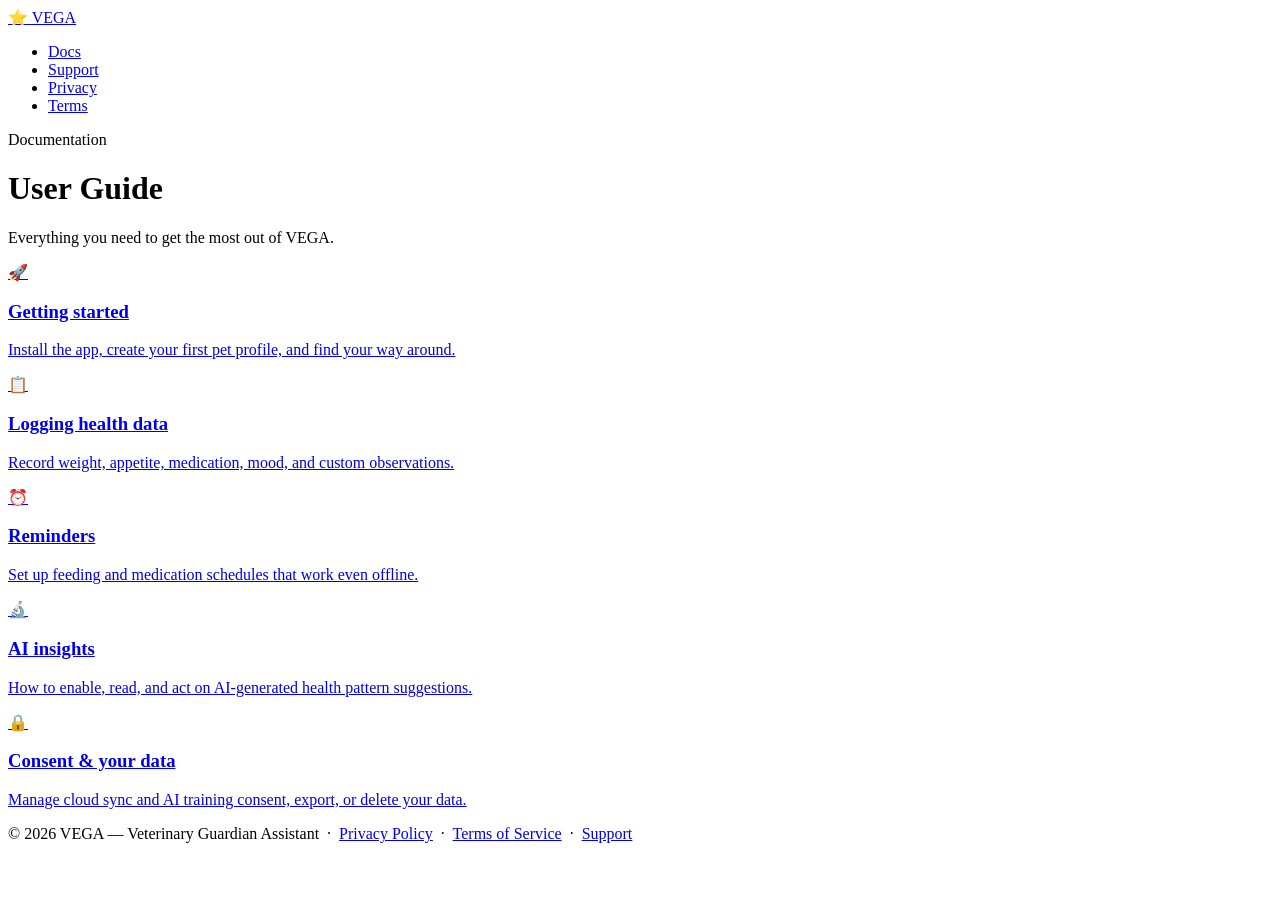
==== mnt/user-data/outputs/vega-site/docs/index.html @ debd0d3e "Stub of pages" ====
<!DOCTYPE html>
<html lang="en">
<head>
  <meta charset="UTF-8" />
  <meta name="viewport" content="width=device-width, initial-scale=1.0" />
  <title>Documentation — VEGA</title>
  <link rel="preconnect" href="https://fonts.googleapis.com" />
  <link href="https://fonts.googleapis.com/css2?family=Inter:wght@400;600;700&display=swap" rel="stylesheet" />
  <link rel="stylesheet" href="../style.css" />
</head>
<body>

<nav>
  <a class="nav-brand" href="../index.html">⭐ VEGA</a>
  <ul>
    <li><a href="getting-started.html">Docs</a></li>
    <li><a href="../support.html">Support</a></li>
    <li><a href="../privacy.html">Privacy</a></li>
    <li><a href="../terms.html">Terms</a></li>
  </ul>
</nav>

<div class="hero">
  <p class="eyebrow">Documentation</p>
  <h1>User Guide</h1>
  <p>Everything you need to get the most out of VEGA.</p>
</div>

<main>
  <div class="card-grid">
    <a href="getting-started.html" class="card">
      <div class="card-icon">🚀</div>
      <h3>Getting started</h3>
      <p>Install the app, create your first pet profile, and find your way around.</p>
    </a>
    <a href="logging-health.html" class="card">
      <div class="card-icon">📋</div>
      <h3>Logging health data</h3>
      <p>Record weight, appetite, medication, mood, and custom observations.</p>
    </a>
    <a href="reminders.html" class="card">
      <div class="card-icon">⏰</div>
      <h3>Reminders</h3>
      <p>Set up feeding and medication schedules that work even offline.</p>
    </a>
    <a href="ai-insights.html" class="card">
      <div class="card-icon">🔬</div>
      <h3>AI insights</h3>
      <p>How to enable, read, and act on AI-generated health pattern suggestions.</p>
    </a>
    <a href="consent-and-data.html" class="card">
      <div class="card-icon">🔒</div>
      <h3>Consent &amp; your data</h3>
      <p>Manage cloud sync and AI training consent, export, or delete your data.</p>
    </a>
  </div>
</main>

<footer>
  <p>© 2026 VEGA — Veterinary Guardian Assistant &nbsp;·&nbsp;
    <a href="../privacy.html">Privacy Policy</a> &nbsp;·&nbsp;
    <a href="../terms.html">Terms of Service</a> &nbsp;·&nbsp;
    <a href="../support.html">Support</a>
  </p>
</footer>

</body>
</html>
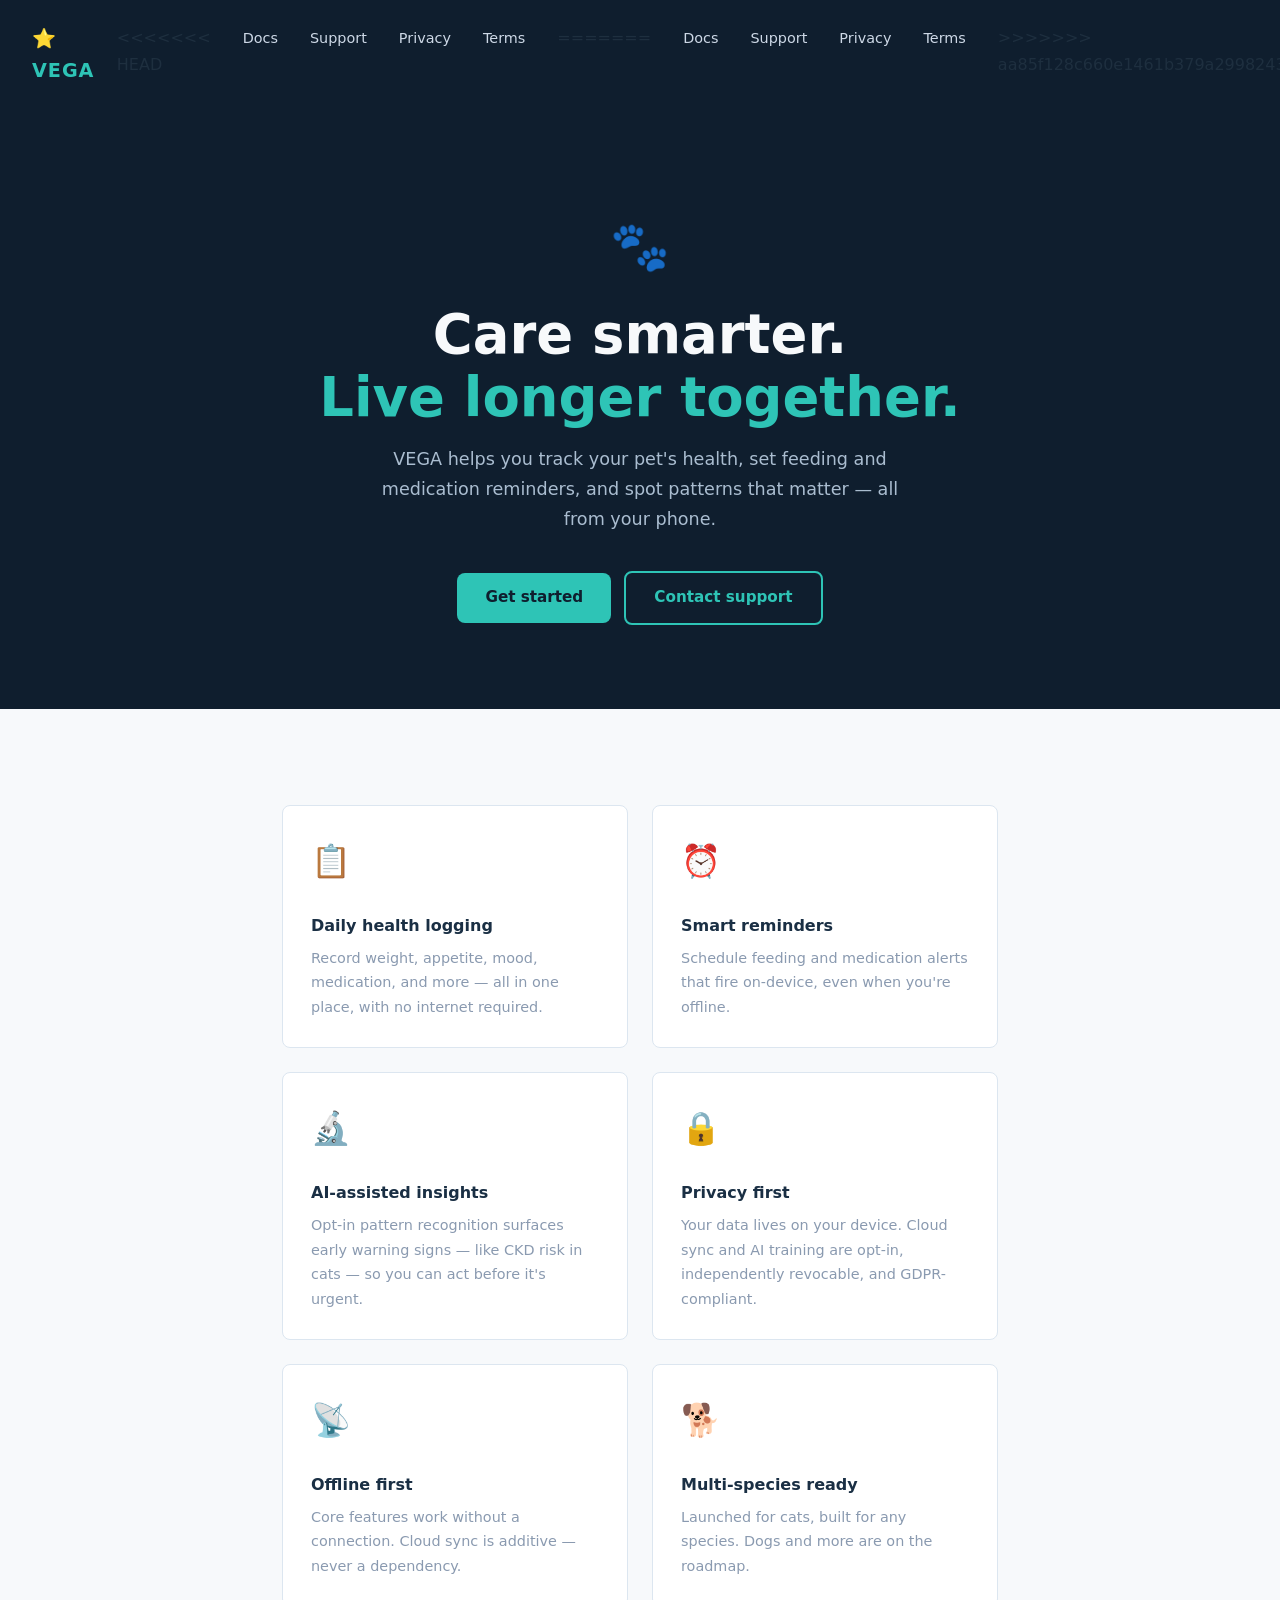
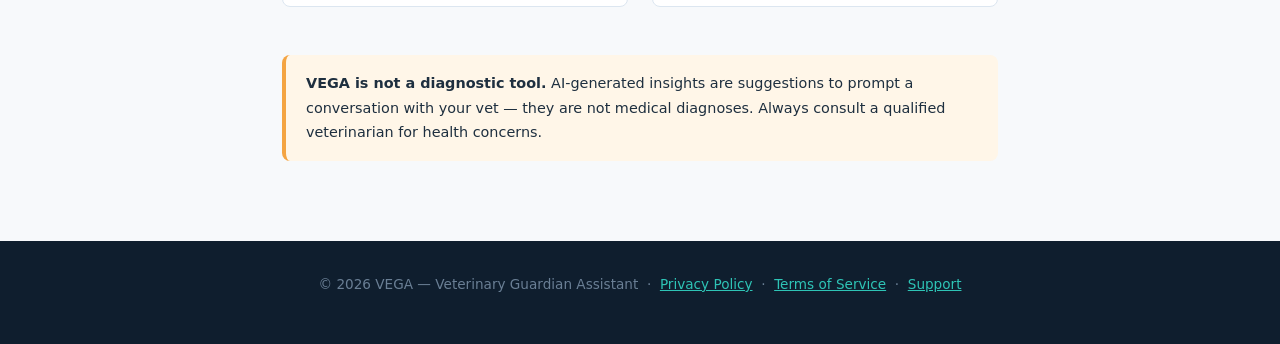
==== commit 8fba123f: "Stub of pages" ====
--- a/mnt/user-data/outputs/vega-site/docs/index.html
+++ b/mnt/user-data/outputs/vega-site/docs/index.html
@@ -3,64 +3,145 @@
 <head>
   <meta charset="UTF-8" />
   <meta name="viewport" content="width=device-width, initial-scale=1.0" />
-  <title>Documentation — VEGA</title>
+  <title>VEGA — Veterinary Guardian Assistant</title>
   <link rel="preconnect" href="https://fonts.googleapis.com" />
   <link href="https://fonts.googleapis.com/css2?family=Inter:wght@400;600;700&display=swap" rel="stylesheet" />
-  <link rel="stylesheet" href="../style.css" />
+  <link rel="stylesheet" href="style.css" />
+  <style>
+    .landing-hero {
+      background: var(--navy);
+      color: var(--white);
+      padding: 6rem 2rem 5rem;
+      text-align: center;
+    }
+    .landing-hero .paw { font-size: 3rem; margin-bottom: 1rem; }
+    .landing-hero h1 {
+      font-size: clamp(2.2rem, 5vw, 3.4rem);
+      font-weight: 700;
+      line-height: 1.15;
+      margin-bottom: 1rem;
+    }
+    .landing-hero h1 span { color: var(--teal); }
+    .landing-hero p {
+      font-size: 1.1rem;
+      color: #aabdd0;
+      max-width: 520px;
+      margin: 0 auto 2rem;
+    }
+    .btn {
+      display: inline-block;
+      background: var(--teal);
+      color: var(--navy);
+      font-weight: 700;
+      padding: 0.75rem 1.75rem;
+      border-radius: var(--radius);
+      text-decoration: none;
+      font-size: 0.95rem;
+      margin: 0.25rem;
+      transition: opacity 0.2s;
+    }
+    .btn:hover { opacity: 0.85; text-decoration: none; }
+    .btn.outline {
+      background: transparent;
+      color: var(--teal);
+      border: 2px solid var(--teal);
+    }
+    .features {
+      display: grid;
+      grid-template-columns: repeat(auto-fill, minmax(240px, 1fr));
+      gap: 1.5rem;
+      margin-top: 3rem;
+    }
+    .feature {
+      background: #fff;
+      border: 1px solid #dce6f0;
+      border-radius: var(--radius);
+      padding: 1.75rem;
+    }
+    .feature .icon { font-size: 2rem; margin-bottom: 0.75rem; }
+    .feature h3 { font-size: 1rem; margin-bottom: 0.4rem; }
+    .feature p { font-size: 0.9rem; color: var(--grey); margin: 0; }
+    .disclaimer {
+      background: #fff6e8;
+      border-left: 4px solid var(--amber);
+      border-radius: var(--radius);
+      padding: 1rem 1.25rem;
+      margin-top: 3rem;
+      font-size: 0.9rem;
+    }
+  </style>
 </head>
 <body>
 
 <nav>
-  <a class="nav-brand" href="../index.html">⭐ VEGA</a>
+  <a class="nav-brand" href="index.html">⭐ VEGA</a>
   <ul>
+<<<<<<< HEAD
     <li><a href="getting-started.html">Docs</a></li>
+    <li><a href="support.html">Support</a></li>
+    <li><a href="privacy.html">Privacy</a></li>
+    <li><a href="terms.html">Terms</a></li>
+=======
+    <li><a href="../getting-started.html">Docs</a></li>
     <li><a href="../support.html">Support</a></li>
     <li><a href="../privacy.html">Privacy</a></li>
     <li><a href="../terms.html">Terms</a></li>
+>>>>>>> aa85f128c660e1461b379a299824360f0372a013
   </ul>
 </nav>
 
-<div class="hero">
-  <p class="eyebrow">Documentation</p>
-  <h1>User Guide</h1>
-  <p>Everything you need to get the most out of VEGA.</p>
+<div class="landing-hero">
+  <div class="paw">🐾</div>
+  <h1>Care smarter.<br/><span>Live longer together.</span></h1>
+  <p>VEGA helps you track your pet's health, set feeding and medication reminders, and spot patterns that matter — all from your phone.</p>
+  <a href="getting-started.html" class="btn">Get started</a>
+  <a href="support.html" class="btn outline">Contact support</a>
 </div>
 
 <main>
-  <div class="card-grid">
-    <a href="getting-started.html" class="card">
-      <div class="card-icon">🚀</div>
-      <h3>Getting started</h3>
-      <p>Install the app, create your first pet profile, and find your way around.</p>
-    </a>
-    <a href="logging-health.html" class="card">
-      <div class="card-icon">📋</div>
-      <h3>Logging health data</h3>
-      <p>Record weight, appetite, medication, mood, and custom observations.</p>
-    </a>
-    <a href="reminders.html" class="card">
-      <div class="card-icon">⏰</div>
-      <h3>Reminders</h3>
-      <p>Set up feeding and medication schedules that work even offline.</p>
-    </a>
-    <a href="ai-insights.html" class="card">
-      <div class="card-icon">🔬</div>
-      <h3>AI insights</h3>
-      <p>How to enable, read, and act on AI-generated health pattern suggestions.</p>
-    </a>
-    <a href="consent-and-data.html" class="card">
-      <div class="card-icon">🔒</div>
-      <h3>Consent &amp; your data</h3>
-      <p>Manage cloud sync and AI training consent, export, or delete your data.</p>
-    </a>
+  <div class="features">
+    <div class="feature">
+      <div class="icon">📋</div>
+      <h3>Daily health logging</h3>
+      <p>Record weight, appetite, mood, medication, and more — all in one place, with no internet required.</p>
+    </div>
+    <div class="feature">
+      <div class="icon">⏰</div>
+      <h3>Smart reminders</h3>
+      <p>Schedule feeding and medication alerts that fire on-device, even when you're offline.</p>
+    </div>
+    <div class="feature">
+      <div class="icon">🔬</div>
+      <h3>AI-assisted insights</h3>
+      <p>Opt-in pattern recognition surfaces early warning signs — like CKD risk in cats — so you can act before it's urgent.</p>
+    </div>
+    <div class="feature">
+      <div class="icon">🔒</div>
+      <h3>Privacy first</h3>
+      <p>Your data lives on your device. Cloud sync and AI training are opt-in, independently revocable, and GDPR-compliant.</p>
+    </div>
+    <div class="feature">
+      <div class="icon">📡</div>
+      <h3>Offline first</h3>
+      <p>Core features work without a connection. Cloud sync is additive — never a dependency.</p>
+    </div>
+    <div class="feature">
+      <div class="icon">🐕</div>
+      <h3>Multi-species ready</h3>
+      <p>Launched for cats, built for any species. Dogs and more are on the roadmap.</p>
+    </div>
+  </div>
+
+  <div class="disclaimer">
+    <strong>VEGA is not a diagnostic tool.</strong> AI-generated insights are suggestions to prompt a conversation with your vet — they are not medical diagnoses. Always consult a qualified veterinarian for health concerns.
   </div>
 </main>
 
 <footer>
   <p>© 2026 VEGA — Veterinary Guardian Assistant &nbsp;·&nbsp;
-    <a href="../privacy.html">Privacy Policy</a> &nbsp;·&nbsp;
-    <a href="../terms.html">Terms of Service</a> &nbsp;·&nbsp;
-    <a href="../support.html">Support</a>
+    <a href="privacy.html">Privacy Policy</a> &nbsp;·&nbsp;
+    <a href="terms.html">Terms of Service</a> &nbsp;·&nbsp;
+    <a href="support.html">Support</a>
   </p>
 </footer>
 
--- a/mnt/user-data/outputs/vega-site/docs/style.css
+++ b/mnt/user-data/outputs/vega-site/docs/style.css
@@ -0,0 +1,185 @@
+/* VEGA — shared stylesheet */
+/* Palette: deep space navy, warm white, teal accent, soft amber warning */
+:root {
+  --navy:   #0f1e2e;
+  --navy2:  #1a2f44;
+  --teal:   #2ec4b6;
+  --amber:  #f4a442;
+  --white:  #f7f9fb;
+  --grey:   #8a9ab0;
+  --text:   #1e2f3f;
+  --radius: 8px;
+}
+
+*, *::before, *::after { box-sizing: border-box; margin: 0; padding: 0; }
+
+html { scroll-behavior: smooth; }
+
+body {
+  font-family: 'Inter', system-ui, sans-serif;
+  background: var(--white);
+  color: var(--text);
+  line-height: 1.7;
+  font-size: 1rem;
+}
+
+/* ── Nav ── */
+nav {
+  background: var(--navy);
+  padding: 1rem 2rem;
+  display: flex;
+  align-items: center;
+  justify-content: space-between;
+  position: sticky;
+  top: 0;
+  z-index: 100;
+}
+
+.nav-brand {
+  color: var(--teal);
+  font-weight: 700;
+  font-size: 1.2rem;
+  text-decoration: none;
+  letter-spacing: 0.05em;
+}
+
+nav ul {
+  list-style: none;
+  display: flex;
+  gap: 2rem;
+}
+
+nav a {
+  color: #cdd8e6;
+  text-decoration: none;
+  font-size: 0.9rem;
+  transition: color 0.2s;
+}
+
+nav a:hover { color: var(--teal); }
+
+/* ── Page hero ── */
+.hero {
+  background: var(--navy);
+  color: var(--white);
+  padding: 4rem 2rem 3rem;
+  text-align: center;
+}
+
+.hero h1 {
+  font-size: clamp(1.8rem, 4vw, 2.8rem);
+  font-weight: 700;
+  color: var(--white);
+  margin-bottom: 0.5rem;
+}
+
+.hero .eyebrow {
+  font-size: 0.8rem;
+  letter-spacing: 0.12em;
+  text-transform: uppercase;
+  color: var(--teal);
+  margin-bottom: 0.75rem;
+}
+
+.hero p {
+  color: #aabdd0;
+  max-width: 560px;
+  margin: 0.75rem auto 0;
+  font-size: 1.05rem;
+}
+
+/* ── Main content ── */
+main {
+  max-width: 780px;
+  margin: 0 auto;
+  padding: 3rem 2rem 5rem;
+}
+
+h2 {
+  font-size: 1.25rem;
+  font-weight: 700;
+  color: var(--navy);
+  margin: 2.5rem 0 0.75rem;
+  padding-bottom: 0.4rem;
+  border-bottom: 2px solid var(--teal);
+  display: inline-block;
+}
+
+h3 {
+  font-size: 1rem;
+  font-weight: 600;
+  color: var(--navy2);
+  margin: 1.5rem 0 0.4rem;
+}
+
+p { margin-bottom: 1rem; }
+
+ul, ol {
+  margin: 0.5rem 0 1rem 1.4rem;
+}
+
+li { margin-bottom: 0.4rem; }
+
+a { color: var(--teal); }
+a:hover { text-decoration: underline; }
+
+/* ── Callout box ── */
+.callout {
+  background: #e8f7f6;
+  border-left: 4px solid var(--teal);
+  border-radius: var(--radius);
+  padding: 1rem 1.25rem;
+  margin: 1.5rem 0;
+  font-size: 0.95rem;
+}
+
+.callout.warning {
+  background: #fff6e8;
+  border-color: var(--amber);
+}
+
+/* ── Footer ── */
+footer {
+  background: var(--navy);
+  color: #6a7f95;
+  text-align: center;
+  padding: 2rem;
+  font-size: 0.85rem;
+}
+
+footer a { color: var(--teal); }
+
+/* ── Doc index cards ── */
+.card-grid {
+  display: grid;
+  grid-template-columns: repeat(auto-fill, minmax(220px, 1fr));
+  gap: 1.25rem;
+  margin-top: 2rem;
+}
+
+.card {
+  background: #fff;
+  border: 1px solid #dce6f0;
+  border-radius: var(--radius);
+  padding: 1.5rem;
+  text-decoration: none;
+  color: var(--text);
+  transition: border-color 0.2s, box-shadow 0.2s;
+  display: block;
+}
+
+.card:hover {
+  border-color: var(--teal);
+  box-shadow: 0 4px 16px rgba(46,196,182,0.12);
+  text-decoration: none;
+}
+
+.card .card-icon { font-size: 1.8rem; margin-bottom: 0.6rem; }
+.card h3 { margin: 0 0 0.3rem; font-size: 1rem; }
+.card p { font-size: 0.88rem; color: var(--grey); margin: 0; }
+
+/* ── Responsive ── */
+@media (max-width: 600px) {
+  nav ul { gap: 1rem; }
+  main { padding: 2rem 1.25rem 4rem; }
+}
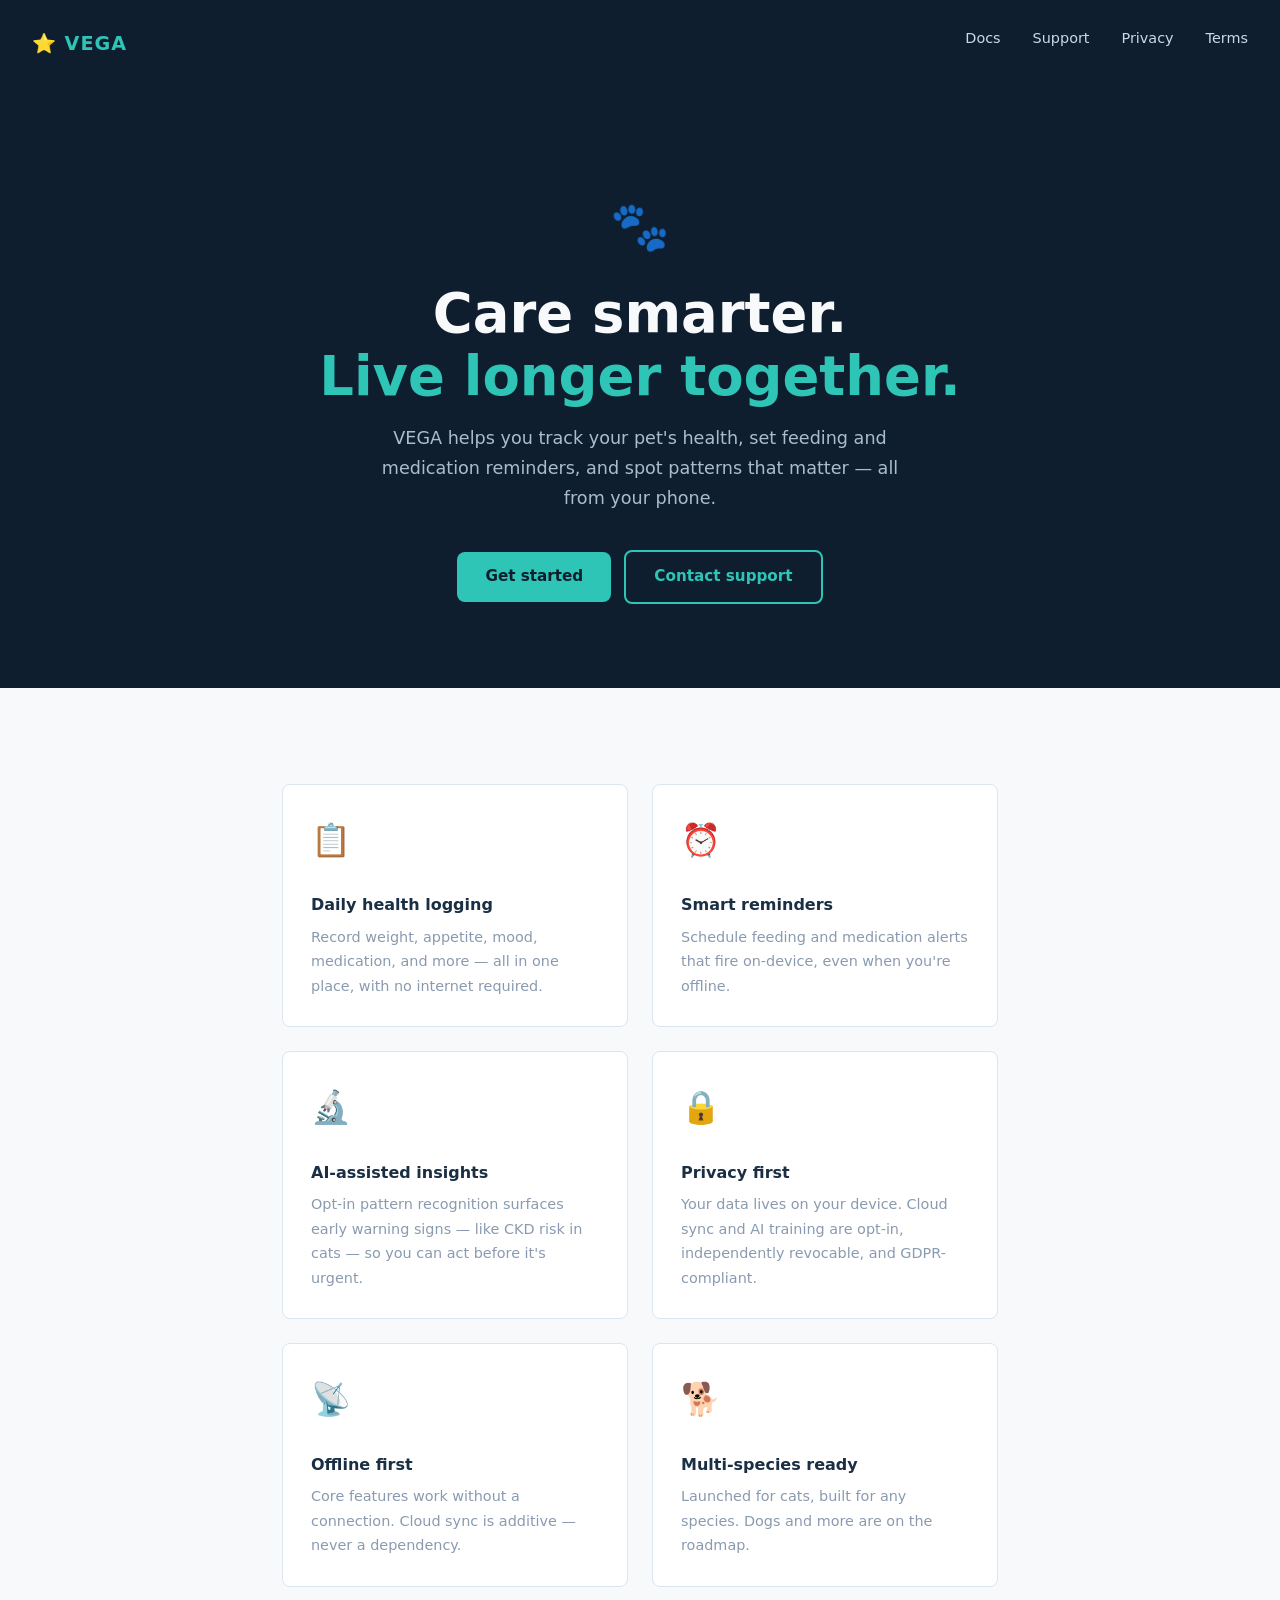
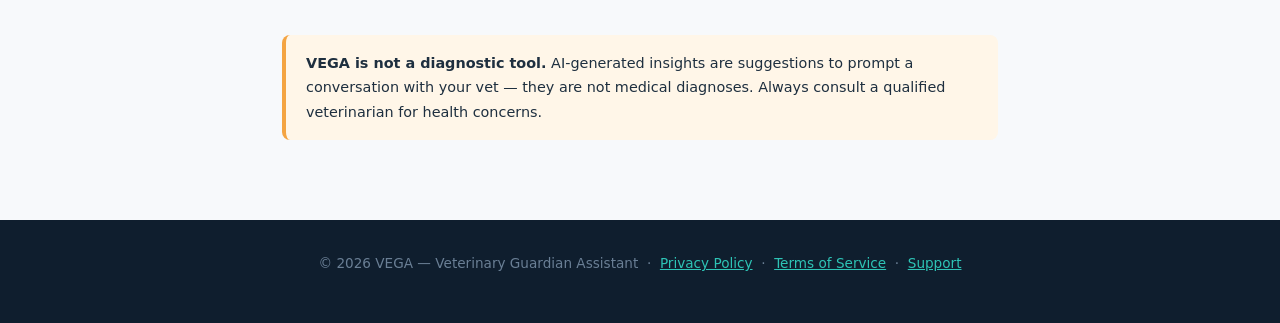
==== commit 8bb921f3: "Update navigation links to use current directory Removed relative paths from navigation links in ind" ====
--- a/mnt/user-data/outputs/vega-site/docs/index.html
+++ b/mnt/user-data/outputs/vega-site/docs/index.html
@@ -76,17 +76,10 @@
 <nav>
   <a class="nav-brand" href="index.html">⭐ VEGA</a>
   <ul>
-<<<<<<< HEAD
     <li><a href="getting-started.html">Docs</a></li>
     <li><a href="support.html">Support</a></li>
     <li><a href="privacy.html">Privacy</a></li>
     <li><a href="terms.html">Terms</a></li>
-=======
-    <li><a href="../getting-started.html">Docs</a></li>
-    <li><a href="../support.html">Support</a></li>
-    <li><a href="../privacy.html">Privacy</a></li>
-    <li><a href="../terms.html">Terms</a></li>
->>>>>>> aa85f128c660e1461b379a299824360f0372a013
   </ul>
 </nav>
 
